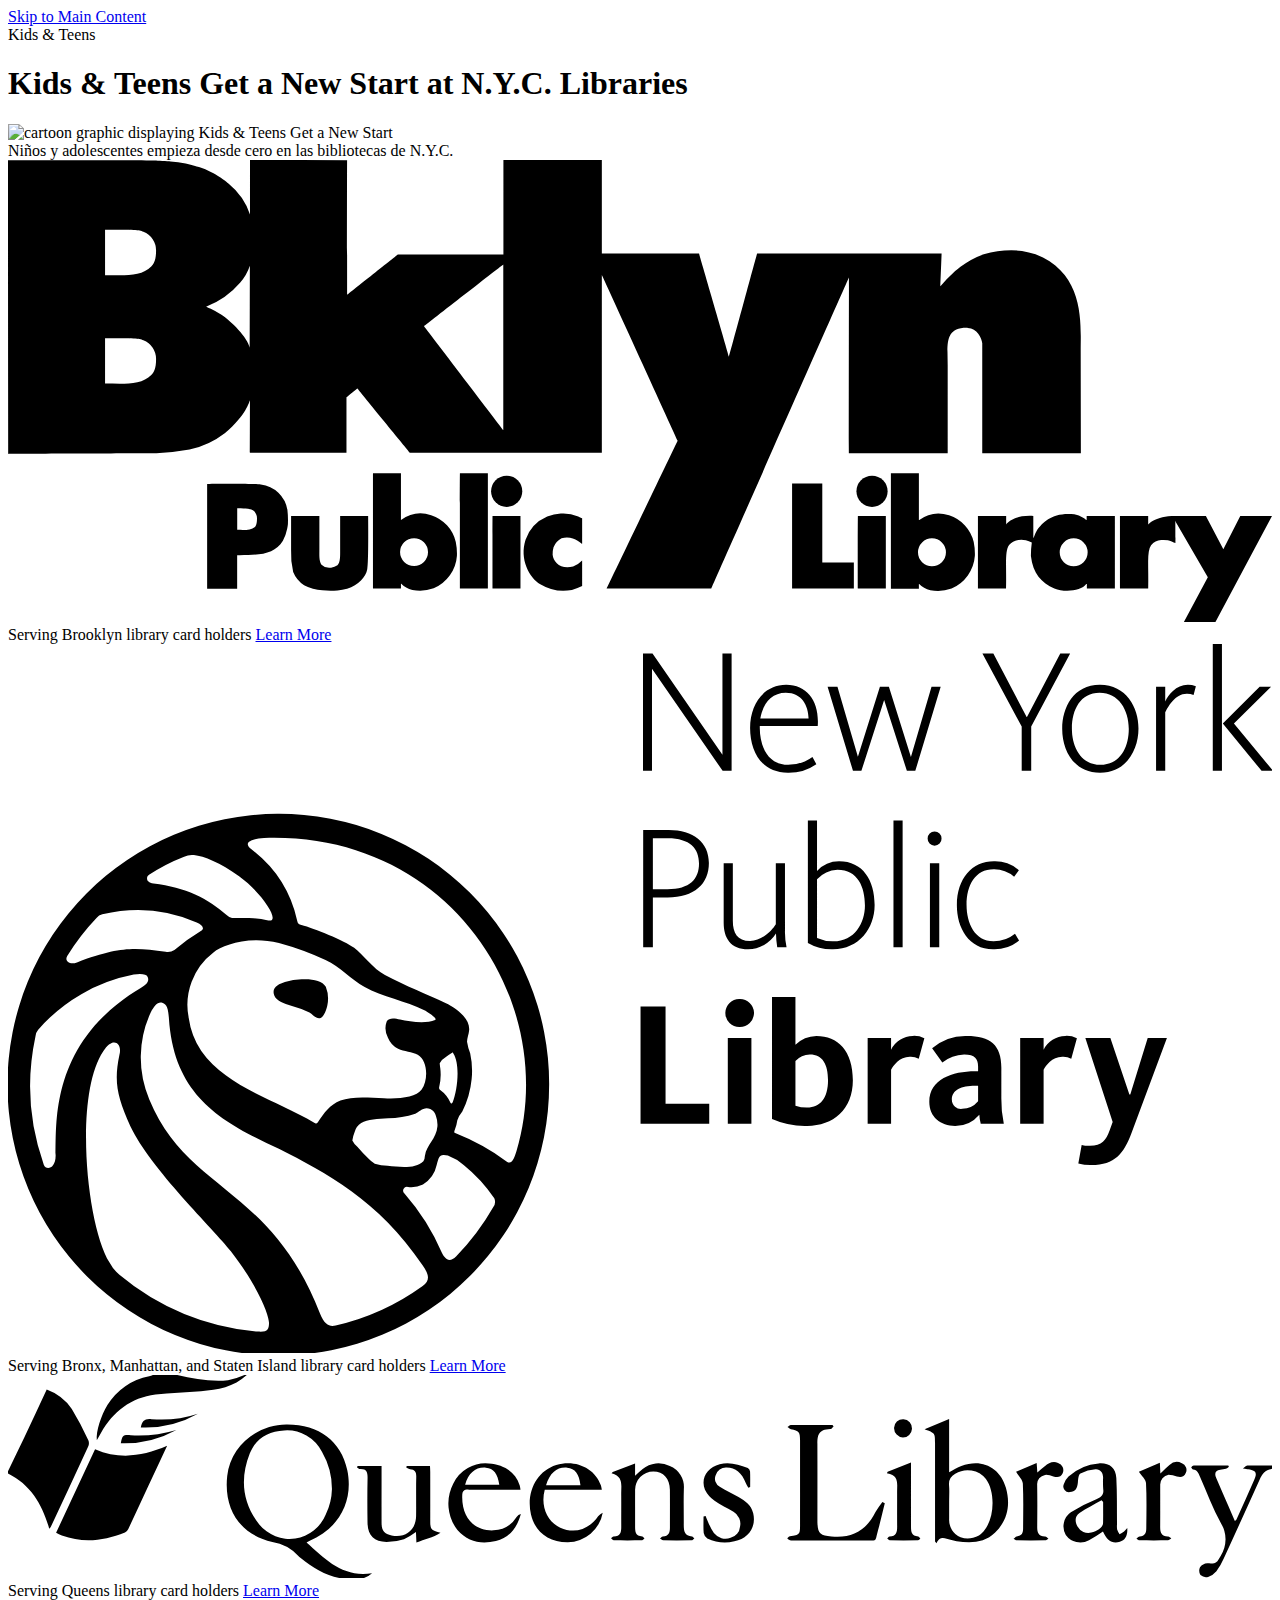
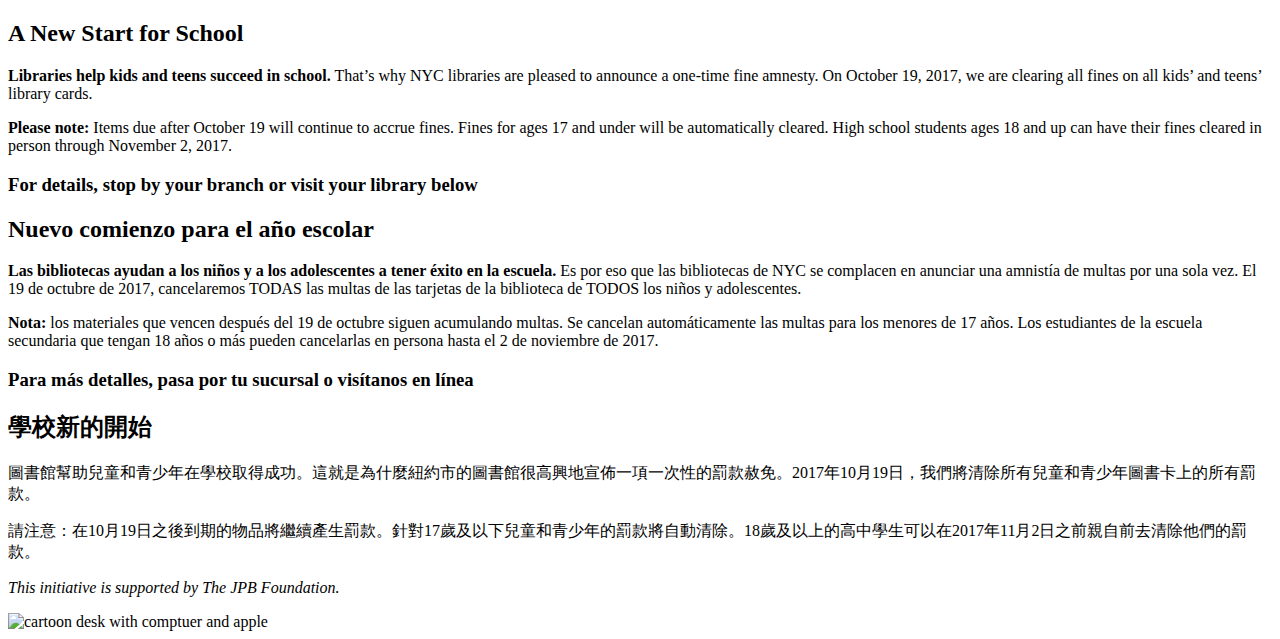
==== newstart/index.html @ 79bb61f6 "Add Chinese Subhead" ====
<!doctype html>
<html class="no-js" lang="en">

<head>
  <meta charset="utf-8">
  <meta http-equiv="x-ua-compatible" content="ie=edge">
  <title>2017 Library Fine Amnesty Program</title>
  <meta name="description" content="Microsite for the  2017 library fine amnesty program, you know, for kids!">
  <meta name="viewport" content="width=device-width, initial-scale=1">
  <link rel="manifest" href="../site.webmanifest">
  <link rel="apple-touch-icon" href="../icon.png">
  <!-- Place favicon.ico in the root directory -->

  <link rel="stylesheet" href="../css/main-styles.css">
</head>

<body>
<div id="skip" tabindex="-1">
  <a href="#mainContent">Skip to Main Content</a>
</div>
<!--[if lte IE 9]>
<p class="browserupgrade">You are using an <strong>outdated</strong> browser. Please <a href="https://browsehappy.com/">upgrade your browser</a> to improve your experience and security.</p>
<![endif]-->

<!-- Add your site or application content here -->

<header class="hero">
  <div class="full-width-wrapper">
    <div class="row">
      <div class="column-full">
        <span aria-hidden="true">Kids &amp; Teens</span>
        <h1 id="main-header" class="screenreader-only">Kids &amp; Teens Get a New Start at N.Y.C. Libraries</h1>
        <div class="header-image">
          <img src="../img/newstart-header.svg" alt="cartoon graphic displaying Kids &amp; Teens Get a New Start" aria-labelledby="main-header">
        </div>
        <span class="spanish-subhead" lang="es-419">Ni&ntilde;os y adolescentes empieza desde cero en las bibliotecas de N.Y.C.</span>
        <span class="spanish-subhead" lang="zh"兒童和青少年在紐約市圖書館有一個新的開始</span>
      </div>
    </div>
  </div>
</header>
<main>
  <div class="full-width-wrapper">
    <section class="library-logos row">
      <div class="library-logos__blocks">
        <div class="library-logos__blocks logo-block column-one-third brooklyn-logo">
          <div class="svg-container">
            <svg viewBox="0 0 327.04483 119.69125" preserveAspectRatio="xMidYMid meet" aria-labelledby="brooklyn-public-library-logo" class="svg-icon">
              <title id="brooklyn-public-library-logo">Brooklyn Public Library</title>
              <g>
                <path d="M277.59644,75.85114c0-8.96869-.04663-17.901-.04663-26.85583-.017-6.4986,1.19653-19.65149-11.6814-24.62018a21.81927,21.81927,0,0,0-3.50439-.85663,26.03143,26.03143,0,0,0-9.89594.85663,22.69394,22.69394,0,0,0-6.02319,3.27191c-.433.30927-1.28046,1.0318-1.83875,1.52777a37.47788,37.47788,0,0,0-3.353,3.46112c-.02594,0,.27045-7.03046.3042-8.4165H193.82452c-.10327.22656-6.66541,24.57306-7.2738,26.68219-.51379-2.001-7.57129-25.97217-7.74762-26.68219H153.64917V0H128.18378V24.45544c-.02649.02-27.16168,0-27.32391,0-.0473.04736-12.67511,10.11981-13.12128,10.4646,0-12.65485.00366-34.70453.00366-34.88544C79.3844.03461,70.97009,0,62.61224,0c0,4.62018.00281,9.45264.00281,14.07281a17.4946,17.4946,0,0,0-5.506-7.92957c-.2652-.21936-.9137-.769-1.42975-1.11542-3.79242-2.54517-5.283-3.0116-9.71423-4.10675A35.01671,35.01671,0,0,0,42.053.38934c-.71356-.0672-3.53076-.21863-4.04956-.23358C35.3078.09973,31.228.07788,29.28131.07788H0q0,37.9996.04706,75.9696c.71625,0,34.15833-.14117,34.76019-.14117,1.34583,0,2.30548-.06006,3.59326-.06006a54.6383,54.6383,0,0,0,8.57489-.91339,22.54169,22.54169,0,0,0,9.10577-4.21826c5.63794-4.78613,6.30719-8.2135,6.52881-8.57855,0,.55774-.01178,13.16187-.01178,13.608H87.57635V61.40594c.34473-.28387,2.78729-2.31189,2.83923-2.31189.9986,1.28735,12.89819,15.79822,13.608,16.65h49.62561V29.7486c.026,0,19.35626,42.22418,19.61987,42.87311-.63031,1.27527-18.37384,38.24762-18.37384,38.27362h27.074c.36505-.877,35.61206-80.46533,35.61206-80.51721.02594,0-.02032,18.04932-.02032,45.473h25.57416V53.07159c-.00031-5.16626-.94342-9.8111,5.23151-9.63306,2.31653.06677,3.61444,2.60858,3.71124,3.97491V75.85114ZM37.06512,55.63287c-2.63751,2.79761-7.71985,2.22418-11.9519,2.22418V46.12823c7.69293,0,8.72925.01392,9.91711.52051a5.16233,5.16233,0,0,1,3.27869,4.8808C38.309,53.882,37.78406,54.8703,37.06512,55.63287Zm0-28.06781c-2.63751,2.79761-7.71985,2.22424-11.9519,2.22424V18.06042c7.69293,0,8.72925.01392,9.91711.52057A5.16225,5.16225,0,0,1,38.309,23.46173C38.309,25.81421,37.78406,26.80255,37.06512,27.56506ZM62.5506,48.67c-.52057-2.76483-4.88757-7.07776-7.42255-8.7002a28.131,28.131,0,0,0-2.65674-1.48041c-.36969-.18365-1.21112-.52161-1.23706-.54761a21.83807,21.83807,0,0,0,8.86243-6.26654,12.43662,12.43662,0,0,0,2.48151-4.3197C62.57819,34.28577,62.57654,48.67,62.5506,48.67Zm65.59912,21.21313c-.026,0-20.48358-26.8645-20.50952-26.8645.71655-.56787,20.48352-15.9624,20.50952-15.9624Z"/>
                <g>
                  <path d="M143.024,91.46285a9.61468,9.61468,0,0,1,4.5168.77876c.23875.12058.78147.36883,1.01239.46726v6.60756c-.05192,0-2.5023-2.40658-5.328-1.41961A4.67767,4.67767,0,0,0,141.155,100.185a6.19248,6.19248,0,0,0-.23363,1.9469c.16765,1.822,2.03343,3.91759,5.29556,3.03716a6.237,6.237,0,0,0,2.33628-1.55752v6.61945a15.868,15.868,0,0,1-2.64778,1.01239,11.66444,11.66444,0,0,1-8.177-1.47964c-2.85869-1.68623-5.44682-6.50522-3.81592-11.52564a10.1947,10.1947,0,0,1,5.60707-5.99645A15.99213,15.99213,0,0,1,143.024,91.46285Z"/>
                  <path d="M73.24716,92.08586H80.5675v8.56635c0,1.54584-.10435,3.15553.54513,4.04955a2.89814,2.89814,0,0,0,2.492.77876,3.40355,3.40355,0,0,0,1.63539-.623c.762-.77714.70088-2.43992.70088-3.97167v-8.8H93.1834c0,.64626.15251,11.96261-.23363,13.784-.35747,1.99124-2.23677,4.10038-5.21769,5.06194a12.70761,12.70761,0,0,1-2.46769.44454,22.57982,22.57982,0,0,1-3.92084-.027,11.6351,11.6351,0,0,1-4.732-1.325,7.20779,7.20779,0,0,1-2.82571-3.40707,20.3692,20.3692,0,0,1-.53864-5.65358Zm12.69378,8.8v-8.8H93.1834c0,.64626.15251,11.96261-.23363,13.784"/>
                  <path d="M72.29858,90.56158a7.90864,7.90864,0,0,0-6.89526-6.60406c-2.2038-.32446-13.69373-.15088-13.87787-.15088v27.15845h7.76733V102.243c5.78308.02,9.6283-.16681,11.8371-3.738a10.61053,10.61053,0,0,0,1.08759-3.01471c.06085-.32452.19672-1.08838.20685-1.33179A23.295,23.295,0,0,0,72.29858,90.56158Zm-8.39935,4.36755c-1.085.97345-2.94006.77063-4.59253.77063V90.13239c3.06134.041,3.6272.2865,4.07538.51764a2.551,2.551,0,0,1,1.04443,2.07867C64.40741,94.02686,64.22369,94.56409,63.89923,94.92914Z"/>
                  <path d="M115.86041,98.81616a9.56369,9.56369,0,0,0-6.36792-6.9223,8.67808,8.67808,0,0,0-7.82062,1.28223V81.02747H94.42944v29.82648h7.24243v-1.246a5.684,5.684,0,0,0,2.95929,1.63544,10.30944,10.30944,0,0,0,5.49677-.42133,9.96332,9.96332,0,0,0,6.02887-8.45654A15.003,15.003,0,0,0,115.86041,98.81616Zm-10.80255,6.25153a3.61511,3.61511,0,1,1,3.61511-3.61511A3.6151,3.6151,0,0,1,105.05786,105.06769Z"/>
                  <circle cx="129.02905" cy="85.72869" r="4.03423"/>
                  <path d="M116.93191,81.05749h7.22989v29.8h-7.22989S116.90149,81.02707,116.93191,81.05749Z"/>
                  <path d="M125.36847,92.11019h7.22989v18.74728h-7.22989S125.338,92.07977,125.36847,92.11019Z"/>
                </g>
                <g>
                  <circle cx="223.56177" cy="85.72869" r="4.03423"/>
                  <path d="M219.9012,92.11019h7.22989v18.74728H219.9012S219.87078,92.07977,219.9012,92.11019Z"/>
                  <path d="M249.87195,98.87024a9.56377,9.56377,0,0,0-6.368-6.9223,8.67824,8.67824,0,0,0-7.82062,1.28223V81.08154h-7.24243V110.908h7.24243v-1.246a5.68419,5.68419,0,0,0,2.95929,1.63544,10.30938,10.30938,0,0,0,5.49677-.42133,9.96321,9.96321,0,0,0,6.02887-8.45654A15.00335,15.00335,0,0,0,249.87195,98.87024Zm-10.80261,6.25153a3.61511,3.61511,0,1,1,3.61511-3.61511A3.61509,3.61509,0,0,1,239.06934,105.12177Z"/>
                  <path d="M279.09235,92.093c0,.3374.00116.7254.00116,1.06281-.23114-.13629-.5755-.42712-.91382-.61975a6.26612,6.26612,0,0,0-2.29163-.86194c-5.62775-.58813-8.08166,2.03821-9.53168,3.93439a9.06912,9.06912,0,0,0-.97345,2.12939h-.09375V92.093c-5.36163-.32043-6.97272,2.19727-7.0246,2.19727V92.093H250.96v18.76093c.46674,0,6.6568-.00488,7.26733-.00488.15887-5.70886-.38867-9.52155.7876-11.2149a3.86629,3.86629,0,0,1,2.45728-1.31824,7.01247,7.01247,0,0,1,1.89282.06085,10.6546,10.6546,0,0,1,1.53479.56213,24.3386,24.3386,0,0,0-.23364,3.50446c.5376,4.52545,2.694,6.92523,6.07434,8.41058,2.55164,1.05981,7.01831.69019,8.24023-1.1507h.16223c0,.38928.00812,1.00385.00812,1.1507h7.24243V92.093ZM275.736,105.12177a3.61511,3.61511,0,1,1,3.61511-3.61511A3.6151,3.6151,0,0,1,275.736,105.12177Z"/>
                  <path d="M202.876,83.72771v27.12138h15.98079v-6.7195l-8.16616.027V83.72771S202.84894,83.70067,202.876,83.72771Z"/>
                  <path d="M302.05963,99.12714c-.50808-.16536-1.39024-.62378-1.9469-.73685a6.49942,6.49942,0,0,0-1.736-.06084,3.7376,3.7376,0,0,0-2.61411,1.31821c-1.17625,1.6934-.58813,5.4958-.747,11.20467h-7.30791V92.093h7.30453v2.21079c.05192,0,1.6934-2.21079,7.02465-2.21079,0,.359.03624,5.21564.03624,5.64153m-14.36541,13.11777V92.093h7.24246"/>
                  <path d="M301.24843,92.093l9.19369,15.86274-6.27334,11.73547h8.16616L327.04483,92.093h-8.20672l-4.38052,8.643-4.51572-8.643S301.26195,92.07952,301.24843,92.093Z"/>
                </g>
              </g>
            </svg>
          </div>
          <span class="clearfix">Serving Brooklyn library card holders</span>
          <a href="https://www.bklynlibrary.org">Learn More</a>
        </div>
        <div class="library-logos__blocks logo-block column-one-third nypl-logo">
          <div class="svg-container">
            <svg class="svg-icon" preserveAspectRatio="xMidYMid meet" viewBox="0 0 257 144" aria-labelledby="NYPL-Logo-Type">
              <title id="NYPL-Logo-Type">New York Public Library</title>
              <g id="logo-type">
                <g id="New-York">
                  <path d="M156.36639,26.64949h1.93408l14.21812,20.593v-20.593H174.381V50.5016h-1.82667L158.19274,29.76519V50.5016h-1.82635V26.64949Z" transform="translate(-27.25197 -24.7154)"/>
                  <path d="M178.14171,41.79879c0-4.83479,2.79354-8.77447,7.34205-8.77447,4.36937,0,6.769,3.50975,6.41048,8.38043h-11.7828v0.394c0.036,3.90364,1.68361,7.48511,5.76653,7.48511a8.46392,8.46392,0,0,0,4.942-1.6117l0.78812,1.46846a9.8233,9.8233,0,0,1-5.80219,1.755C180.577,50.89564,178.14171,46.70533,178.14171,41.79879Zm11.89053-1.934c-0.03568-2.57842-1.36073-5.22886-4.61985-5.22886-2.97264,0-4.69193,2.29208-5.19321,5.22886h9.81306Z" transform="translate(-27.25197 -24.7154)"/>
                  <path d="M193.899,33.41818h2.00542l4.155,14.21833,4.47647-14.21833h1.82667l4.47679,14.254,4.18995-14.254H216.892L211.73445,50.5016h-1.71894L205.3953,36.10434,200.77545,50.5016h-1.71894Z" transform="translate(-27.25197 -24.7154)"/>
                  <path d="M233.365,41.51212l-7.98639-14.86264h2.22057l6.76869,12.8929h0.07172l6.76869-12.8929H243.214l-7.915,14.86264V50.5016H233.365V41.51212Z" transform="translate(-27.25197 -24.7154)"/>
                  <path d="M241.60144,41.97789c0-4.29786,2.29194-8.95357,7.66422-8.95357s7.84333,4.62,7.84333,8.88188c0,4.2975-2.43536,8.98944-7.80764,8.98944C243.92939,50.89564,241.60144,46.27543,241.60144,41.97789Zm13.53778,0c0-3.83227-2.04146-7.342-5.94493-7.342-3.86813,0-5.62308,3.4382-5.62308,7.27032,0,3.868,1.89836,7.3777,5.76582,7.3777C253.24085,49.2839,255.13922,45.84571,255.13922,41.97789Z" transform="translate(-27.25197 -24.7154)"/>
                  <path d="M260.68578,33.41818h1.86268v2.97264c0.64469-1.25353,2.18453-3.3665,4.5842-3.3665a4.68342,4.68342,0,0,1,1.64757.28648l-0.46591,1.7548a3.56466,3.56466,0,0,0-1.39677-.25066c-2.36363,0-3.90381,2.79371-4.36909,3.79644V50.5016h-1.86268V33.41818Z" transform="translate(-27.25197 -24.7154)"/>
                  <path d="M272.21742,24.7154h1.86236V50.5016h-1.86236V24.7154Zm2.04111,16.18807,7.48547-7.48529h2.32795l-7.55684,7.48529,7.9507,9.59813h-2.32795Z" transform="translate(-27.25197 -24.7154)"/>
                </g>
                <g id="Public">
                  <path d="M156.40225,62.53555h5.193c5.01407,0,8.16582,2.47119,8.16582,6.733,0,4.29754-2.97264,6.98369-8.38061,6.98369h-3.00833V86.38762h-1.96991V62.53555ZM161.34481,74.569c4.54816,0,6.41052-2.07729,6.41052-5.22886,0-2.97264-1.79067-5.12148-6.33914-5.12148h-3.044V74.569h2.97264Z" transform="translate(-27.25197 -24.7154)"/>
                  <path d="M172.76837,81.37373V69.30424h1.86271V80.97966c0,2.50723.89514,4.11861,3.5096,4.11861,2.54306,0,4.65554-2.39949,5.22886-3.40219V69.30424h1.862V83.09285a14.41314,14.41314,0,0,0,.32252,3.29478h-1.898a18.73138,18.73138,0,0,1-.2508-2.79354,6.85642,6.85642,0,0,1-5.65845,3.18761C174.16549,86.7817,172.76837,84.45358,172.76837,81.37373Z" transform="translate(-27.25197 -24.7154)"/>
                  <path d="M189.88744,85.49231V60.60146h1.862V70.88029a6.07292,6.07292,0,0,1,4.47714-1.96974c4.87033,0,7.23432,3.90347,7.23432,8.88171,0,4.79913-3.22344,8.98944-8.45233,8.98944A9.6515,9.6515,0,0,1,189.88744,85.49231ZM201.49116,77.864c0-3.72489-1.43281-7.27032-5.58707-7.27032a6.12767,6.12767,0,0,0-4.15465,1.934V84.48962a7.70565,7.70565,0,0,0,3.33121.68035C199.41366,85.17,201.49116,81.40938,201.49116,77.864Z" transform="translate(-27.25197 -24.7154)"/>
                  <path d="M207.292,60.60146h1.86271V86.38762H207.292V60.60146Z" transform="translate(-27.25197 -24.7154)"/>
                  <path d="M214.23944,64.25466a1.41471,1.41471,0,1,1,2.82919,0A1.41558,1.41558,0,1,1,214.23944,64.25466Zm0.46559,5.04958h1.898V86.38762h-1.898V69.30424Z" transform="translate(-27.25197 -24.7154)"/>
                  <path d="M220.184,77.82795c0-5.40782,3.116-8.91739,7.52112-8.91739a7.42136,7.42136,0,0,1,5.08548,1.79045l-0.96686,1.36094a6.121,6.121,0,0,0-4.1543-1.54c-3.79641,0-5.5157,3.295-5.5157,7.23464,0,3.79623,1.68361,7.41339,5.48,7.41339a6.88911,6.88911,0,0,0,4.36941-1.54l0.82344,1.39677a8.00839,8.00839,0,0,1-5.30059,1.755C222.61969,86.7817,220.184,82.41229,220.184,77.82795Z" transform="translate(-27.25197 -24.7154)"/>
                </g>
                <g id="Library">
                  <path d="M155.86494,122.27422V98.42179h5.08565v19.76915h8.88188v4.08328H155.86494Z" transform="translate(-27.25197 -24.7154)"/>
                  <path d="M176.00777,102.5764A2.8586,2.8586,0,0,1,173.1065,99.711a2.82221,2.82221,0,0,1,2.90127-2.79354,2.85364,2.85364,0,0,1,2.9366,2.79354A2.88946,2.88946,0,0,1,176.00777,102.5764Zm-2.39967,19.69782V104.83195h4.799v17.44227h-4.799Z" transform="translate(-27.25197 -24.7154)"/>
                  <path d="M187.36031,96.4877v9.706a6.22015,6.22015,0,0,1,4.26168-1.791c4.36973,0,7.41374,3.008,7.41374,9.0253,0,5.94493-4.0112,9.27574-9.27578,9.27574A16.58426,16.58426,0,0,1,182.597,121.307V96.4877h4.76327Zm0,22.09713a6.72755,6.72755,0,0,0,2.39964.39457c2.65011,0,4.22563-1.96974,4.22563-5.55139,0-3.25913-1.10993-5.26455-3.68867-5.26455a4.14376,4.14376,0,0,0-2.9366,1.325v9.09632Z" transform="translate(-27.25197 -24.7154)"/>
                  <path d="M212.42937,109.02257a3.39138,3.39138,0,0,0-1.827-.39386c-2.11248,0-3.36615,1.86271-3.79605,2.65012v10.99539H202.043V104.83195h4.7633v2.36431a5.16217,5.16217,0,0,1,4.40506-2.79354,4.7777,4.7777,0,0,1,2.364.46594Z" transform="translate(-27.25197 -24.7154)"/>
                  <path d="M225.03561,122.27422a9.70593,9.70593,0,0,1-.28684-1.86271,6.43294,6.43294,0,0,1-4.90634,2.29226c-2.97264,0-5.26454-1.79028-5.26454-4.90669,0-4.54851,4.69154-6.19573,9.31143-6.19573h0.609v-1.00291c0-1.5045-.609-2.435-2.82922-2.435a7.36142,7.36142,0,0,0-4.4411,1.64721l-2.07715-2.90091a10.36488,10.36488,0,0,1,7.05553-2.50705c4.76331,0,7.01953,1.82667,7.01953,6.44656v6.26742a23.45627,23.45627,0,0,0,.50128,5.15752h-4.69158Zm-0.53728-7.73627h-0.609c-2.79318,0-4.72727.82412-4.72727,2.86523a1.86412,1.86412,0,0,0,2.11284,1.82635,4.27676,4.27676,0,0,0,3.22344-1.53951V114.538Z" transform="translate(-27.25197 -24.7154)"/>
                  <path d="M243.44337,109.02257a3.39017,3.39017,0,0,0-1.82632-.39386c-2.11315,0-3.36686,1.86271-3.79676,2.65012v10.99539H233.057V104.83195h4.76331v2.36431a5.16277,5.16277,0,0,1,4.40541-2.79354,4.77608,4.77608,0,0,1,2.36363.46594Z" transform="translate(-27.25197 -24.7154)"/>
                  <path d="M246.30792,104.83195h5.08548l3.86813,11.497h0.17907l3.54564-11.497h3.90669l-7.19863,19.30392c-1.54019,4.119-3.36686,6.51825-8.12981,6.51825a9.32322,9.32322,0,0,1-2.68612-.32217l0.68038-3.7604a5.485,5.485,0,0,0,1.68325.17879c2.43532,0,3.29481-1.1813,3.97516-3.044l0.64469-1.79031Z" transform="translate(-27.25197 -24.7154)"/>
                </g>
              </g>
              <g id="logo-lion-head" >
                <path d="M111.90871,99.19328c-3.7417-1.83124-8.60114-2.74854-12.13721-4.7124-2.7998-1.55231-4.946-4.11652-7.95886-5.498a60.02908,60.02908,0,0,0-9.468-3.45349c-6.25116-1.53778-11.50183.46472-13.323,1.90582A13.4137,13.4137,0,0,0,64.00112,100.774a15.94352,15.94352,0,0,0,2.55627,6.72852c5.27264,7.447,15.14136,9.86646,22.95953,14.56458a0.50625,0.50625,0,0,0,.73907-0.10187c1.31311-1.93127,2.3808-3.48566,4.59235-4.40546,2.24567-.93738,5.7793-0.619,8.82611-0.47076,3.14771,0.1521,6.54541-.14337,7.68689-1.77087,1.36383-1.94238,1.28436-5.85663-.7973-7.05243-1.117-.64368-2.78278-0.6731-3.9975-1.23328a4.3204,4.3204,0,0,1-2.059-2.24237,4.07459,4.07459,0,0,1-.25964-3.31146c0.489-.88025,1.7226-0.63116,2.71332-0.40076,1.9635,0.45068,5.24432.92871,7.13336,0.1001C114.65114,100.89348,112.66127,99.56114,111.90871,99.19328ZM92.18856,98.119c-0.16821.87573-.7019,2.567-1.55566,2.67712-0.86029.1098-1.48022-.81232-2.09686-1.15808a24.4124,24.4124,0,0,0-3.87262-1.41064c-1.17352-.38867-2.78247-0.87018-3.254-1.98981-0.707-1.66663.94434-2.45544,2.13348-2.82123a12.11641,12.11641,0,0,1,3.40045-.54181c2.1485-.10327,4.19965.20435,4.92053,1.55475A6.49319,6.49319,0,0,1,92.18856,98.119Z" transform="translate(-27.25197 -24.7154)" fill="transparent"/>
                <path d="M32.83333,104.45157a2.29443,2.29443,0,0,1,.54613-1.31607A34.48454,34.48454,0,0,1,52.806,91.93851c1.50521-.21582,2.58985-0.11156,2.83649.49191,0.43235,1.05764-.4436,1.66732-1.49758,2.27736C35.79955,105.672,37.1,121.9711,36.92438,128.639c0.05527,2.72734-1.91432,3.22379-2.40623,1.93891A48.03813,48.03813,0,0,1,32.83333,104.45157Z" transform="translate(-27.25197 -24.7154)" fill="transparent"/>
                <path d="M45.24681,80.43961a2.19666,2.19666,0,0,1,1.1785-.73891,30.35514,30.35514,0,0,1,19.20314,1.6337c1.14285,0.50578,1.65764,1.2227.90727,1.704a38.83021,38.83021,0,0,0-5.4445,3.92461,2.4715,2.4715,0,0,1-1.782.35665c-5.96657-.78655-9.06564-1.25111-18.03517,2.149-1.37634.57868-2.61425-.20873-1.98084-1.29042A45.71179,45.71179,0,0,1,45.24681,80.43961Z" transform="translate(-27.25197 -24.7154)" fill="transparent"/>
                <path d="M56.83993,73.40033c-1.54242-.17563-1.56427-1.30393-0.91213-1.74352a37.79982,37.79982,0,0,1,7.13141-3.67693,3.616,3.616,0,0,1,1.99226-.33359c2.016,0.20181,5.35429,1.55906,9.18483,4.292,4.59371,3.27786,8.68043,9.50494,5.94738,9.0009a25.58659,25.58659,0,0,0-3.00191-.43945c-2.07059-.18361-3.42908.02891-4.3831-0.06825a1.96274,1.96274,0,0,1-1.03614-.55044C67.88555,76.40433,63.4065,74.19781,56.83993,73.40033Z" transform="translate(-27.25197 -24.7154)" fill="transparent"/>
                <path d="M130.64639,127.82663c-0.41362,1.29077-.90482,2.91-1.9576,2.15892a47.305,47.305,0,0,0-10.51423-5.80672c-0.22586-.05055-0.20021-0.36442-0.12054-0.54143a7.76418,7.76418,0,0,0,.56119-2.05533,5.10548,5.10548,0,0,1,1.01156-1.8083,18.619,18.619,0,0,0,1.89907-6.60278,16.56311,16.56311,0,0,0-.30071-5.24067,10.43877,10.43877,0,0,1-.63877-2.31961c0.01245-.73927.36027-1.51387,0.43164-2.38651,0.20819-2.525-2.97853-4.63025-4.71776-5.44156-3.94536-1.84228-8.13861-3.48984-12.39993-5.73812-2.40556-1.26892-4.33617-4.05224-6.26607-5.546-1.94966-1.50432-8.21587-3.9897-10.72015-4.65121a1.03792,1.03792,0,0,1-.86172-0.86328,25.0259,25.0259,0,0,0-9.3712-14.55086c-1.759-1.36679.21341-2.14416,2.63539-2.26232C117.499,62.86187,139.47112,98.00018,130.64639,127.82663Z" transform="translate(-27.25197 -24.7154)" fill="transparent"/>
                <path d="M115.14271,110.93761c-0.02739-.19436-0.111-0.85254-0.11036-0.98836a2.60871,2.60871,0,0,1,1.04881-1.08393,10.66027,10.66027,0,0,1,1.47176-1.03614c0.13838-.08695.23019,0.114,0.24892,0.15381,1.40748,2.13671.87988,7.41754-.13721,9.92874-0.11795.25534-.33306,0.35473-0.42089,0.16768a6.365,6.365,0,0,0-2.17328-2.71248,0.53647,0.53647,0,0,1-.16314-0.43959A10.78454,10.78454,0,0,0,115.14271,110.93761Z" transform="translate(-27.25197 -24.7154)" fill="transparent"/>
                <path d="M97.73573,123.93565a3.07547,3.07547,0,0,1,1.33667-1.817c1.28091-.80333,3.40964-0.838,5.46408-0.97864a17.34326,17.34326,0,0,0,5.53425-.90517c0.85722-.39425,1.71461-1.517,3.03915-0.945a2.19649,2.19649,0,0,1,1.15583,1.41653,5.15178,5.15178,0,0,1,.29759,2.13323c-0.19071,2.46342-2.1913,3.66618-2.55122,5.96884a2.05507,2.05507,0,0,1-.29862,1.07563c-1.52756,1.55473-4.54834,1.22774-7.27933.95267a8.69735,8.69735,0,0,1-2.6051-.43856,5.72964,5.72964,0,0,1-1.302-1.04622,30.722,30.722,0,0,1-2.24377-2.38822,4.156,4.156,0,0,1-1.01465-1.30081A6.83012,6.83012,0,0,1,97.73573,123.93565Z" transform="translate(-27.25197 -24.7154)" fill="transparent"/>
                <path d="M49.90735,152.96743a8.06424,8.06424,0,0,1-2.0101-2.48694c-4.67633-7.4744-7.29718-33.94506-1.27119-42.92361,1.91762-3.14586,3.94919-1.69538,3.274.73615-1.15409,5.45855-.44672,8.51743,2.20759,14.44054,4.1714,8.80221,17.047,21.02289,20.4556,25.45534,5.84308,7.6015,7.7877,13.13937,7.76138,14.63142-0.03154,1.14459-.25115,1.87413-2.25675,1.70475A50.122,50.122,0,0,1,49.90735,152.96743Z" transform="translate(-27.25197 -24.7154)" fill="transparent"/>
                <path d="M55.95568,117.26983A21.79207,21.79207,0,0,1,56.26125,99.645c0.7188-1.35484,1.42117-2.24,2.33834-1.985,0.998,0.27818,1.22855,1.29978,1.36626,3.19329,1.01553,15.714,10.52044,21.00487,22.459,26.55281,9.41867,4.81489,20.135,10.31952,29.11613,23.65392,1.35938,1.92507,1.55544,3.09321.02079,4.19587A48.8677,48.8677,0,0,1,93.868,163.29216c-1.09244.25566-2.21933,0.06375-3.187-2.43259C80.59868,134.8822,63.671,136.05311,55.95568,117.26983Z" transform="translate(-27.25197 -24.7154)" fill="transparent"/>
                <path d="M118.40353,149.20773c-1.535,1.5343-2.40553.3315-2.907-.65371a45.56777,45.56777,0,0,0-7.63545-12.10255,0.78694,0.78694,0,0,1,.72767-1.34444,5.49981,5.49981,0,0,0,3.03671-.493,6.08555,6.08555,0,0,0,2.787-3.94433c0.427-1.50695.447-1.95037,1.37041-2.04423a3.03406,3.03406,0,0,1,.90418.10947,10.91687,10.91687,0,0,1,3.21234,1.91465,31.19354,31.19354,0,0,1,6.22659,6.775,1.79563,1.79563,0,0,1-.19539,1.76708A50.13544,50.13544,0,0,1,118.40353,149.20773Z" transform="translate(-27.25197 -24.7154)" fill="transparent"/>
                <path d="M82.02851,59.23935a55.06858,55.06858,0,1,0,55.25255,55.07377A54.89374,54.89374,0,0,0,82.02851,59.23935ZM49.90735,152.95427a8.06426,8.06426,0,0,1-2.0101-2.48694c-4.67633-7.4744-7.29718-33.9451-1.27119-42.92361,1.91762-3.14586,3.94919-1.69538,3.274.73615-1.15409,5.45855-.44672,8.51743,2.20759,14.44054,4.1714,8.80221,17.047,21.02289,20.4556,25.45534,5.84308,7.6015,7.7877,13.13937,7.76138,14.63142-0.03154,1.14455-.25115,1.87413-2.25675,1.70471A50.12176,50.12176,0,0,1,49.90735,152.95427Zm80.739-25.14079c-0.41362,1.29077-.90482,2.90992-1.9576,2.15892a47.30207,47.30207,0,0,0-10.51423-5.80672c-0.22586-.05059-0.20021-0.36442-0.12054-0.54143a7.76415,7.76415,0,0,0,.56119-2.05533,5.10548,5.10548,0,0,1,1.01156-1.80829,18.61918,18.61918,0,0,0,1.89907-6.60278,16.56311,16.56311,0,0,0-.30071-5.24067,10.43874,10.43874,0,0,1-.63877-2.31961c0.01245-.73927.36027-1.51387,0.43164-2.38652,0.20819-2.525-2.97853-4.63007-4.71776-5.44138-3.94536-1.84228-8.13861-3.48984-12.39993-5.73812-2.40556-1.269-4.33617-4.05224-6.26607-5.546-1.94966-1.50432-8.21587-3.98974-10.72015-4.65121a1.038,1.038,0,0,1-.86172-0.86328,25.02589,25.02589,0,0,0-9.3712-14.55086c-1.759-1.36683.21341-2.14419,2.63539-2.26232C117.499,62.84888,139.47112,97.9872,130.64639,127.81347Zm-15.50368-16.889c-0.02739-.19436-0.111-0.85253-0.11036-0.98836a2.60871,2.60871,0,0,1,1.04881-1.08393,10.66026,10.66026,0,0,1,1.47176-1.03614c0.13838-.08695.23019,0.114,0.24892,0.15381,1.40748,2.13671.87988,7.41754-.13721,9.92874-0.11795.25534-.33306,0.35473-0.42089,0.16768a6.365,6.365,0,0,0-2.17328-2.71248,0.5365,0.5365,0,0,1-.16314-0.43962A10.7843,10.7843,0,0,0,115.14271,110.92445ZM69.02163,87.42221c1.82114-1.44111,7.07185-3.44359,13.323-1.90581a60.02216,60.02216,0,0,1,9.468,3.45363c3.0128,1.3812,5.159,3.94557,7.95883,5.49789,3.5361,1.96385,8.39551,2.88116,12.13721,4.71233,0.75257,0.3679,2.74242,1.70007,2.18591,1.98449-1.889.82862-5.16983,0.3509-7.13332-.10014-0.99077-.23036-2.22436-0.47942-2.71333.40081a4.07468,4.07468,0,0,0,.25963,3.31145,4.32051,4.32051,0,0,0,2.059,2.24238c1.21472,0.56016,2.88048.5896,3.99751,1.23324,2.08165,1.19584,2.16115,5.11006.7973,7.05245-1.14147,1.62749-4.53915,1.923-7.68689,1.7709-3.04678-.14828-6.58043-0.46662-8.82612.47077-2.21156.91976-3.2792,2.47413-4.59232,4.40545a0.50625,0.50625,0,0,1-.73909.10184c-7.81818-4.69814-17.68686-7.11757-22.95953-14.56456a15.94379,15.94379,0,0,1-2.55625-6.72854A13.41361,13.41361,0,0,1,69.02163,87.42221ZM56.83993,73.38734c-1.54242-.17563-1.56427-1.30394-0.91213-1.74356a37.7999,37.7999,0,0,1,7.13141-3.6769,3.616,3.616,0,0,1,1.99226-.33359c2.016,0.20177,5.35429,1.55906,9.18483,4.292,4.59371,3.27782,8.68043,9.5049,5.94738,9.00086a25.59524,25.59524,0,0,0-3.00191-.43941c-2.07059-.18361-3.42908.02891-4.3831-0.06825a1.96255,1.96255,0,0,1-1.03614-.55048C67.88555,76.39134,63.4065,74.18479,56.83993,73.38734Zm40.8958,50.53515a3.07547,3.07547,0,0,1,1.33667-1.817c1.28091-.80333,3.40964-0.838,5.46408-0.97864a17.3433,17.3433,0,0,0,5.53425-.90518c0.85722-.39425,1.71461-1.517,3.03915-0.945a2.1965,2.1965,0,0,1,1.15583,1.41653,5.15179,5.15179,0,0,1,.29759,2.13323c-0.19071,2.46342-2.1913,3.66618-2.55122,5.96884a2.05507,2.05507,0,0,1-.29862,1.07563c-1.52756,1.55473-4.54834,1.22774-7.27933.95268a8.69731,8.69731,0,0,1-2.6051-.43859,5.72851,5.72851,0,0,1-1.302-1.04618,30.72225,30.72225,0,0,1-2.24377-2.38822,4.156,4.156,0,0,1-1.01465-1.30081A6.83011,6.83011,0,0,1,97.73573,123.92249ZM45.24681,80.42659a2.19709,2.19709,0,0,1,1.1785-.73891,30.35515,30.35515,0,0,1,19.20314,1.63373c1.14285,0.50578,1.65764,1.2227.90727,1.704a38.83021,38.83021,0,0,0-5.4445,3.92461,2.4715,2.4715,0,0,1-1.782.35665c-5.96657-.78655-9.06564-1.25111-18.03517,2.149-1.37634.57868-2.61425-.20873-1.98084-1.29042A45.71349,45.71349,0,0,1,45.24681,80.42659Zm-12.404,24.0215a2.29577,2.29577,0,0,1,.54631-1.316A34.484,34.484,0,0,1,52.81575,91.93521c1.505-.21547,2.58967-0.11153,2.83632.49191,0.43232,1.058-.4436,1.66768-1.49741,2.2774-18.34557,10.964-17.04493,27.26345-17.22056,33.931,0.05523,2.72738-1.91434,3.22379-2.40625,1.93926A48.03957,48.03957,0,0,1,32.84285,104.44809Zm23.11943,12.81412a21.79159,21.79159,0,0,1,.30553-17.62467c0.71883-1.35484,1.42121-2.24,2.33834-1.985,0.998,0.27818,1.22859,1.29978,1.3663,3.19314,1.01553,15.714,10.52044,21.00487,22.459,26.55278,9.41867,4.81489,20.135,10.31952,29.11613,23.654,1.35934,1.925,1.55544,3.09318.02079,4.19584a48.8677,48.8677,0,0,1-17.69378,8.03627c-1.09244.25566-2.21936,0.06375-3.18708-2.43256C80.60524,134.87457,63.67758,136.04548,55.96228,117.26221Zm62.44125,31.94758c-1.535,1.5343-2.40553.33154-2.907-.65367a45.56724,45.56724,0,0,0-7.63545-12.10256,0.787,0.787,0,0,1,.72767-1.34448,5.49979,5.49979,0,0,0,3.03671-.49294,6.08554,6.08554,0,0,0,2.787-3.94437c0.427-1.50691.447-1.95033,1.37041-2.04423a3.03522,3.03522,0,0,1,.90418.10947,10.91777,10.91777,0,0,1,3.21234,1.91468,31.19269,31.19269,0,0,1,6.22659,6.77494,1.7957,1.7957,0,0,1-.19539,1.76711A50.13426,50.13426,0,0,1,118.40353,149.20979Z" transform="translate(-27.25197 -24.7154)"/>
                <path d="M84.67135,98.22743a24.39354,24.39354,0,0,1,3.87228,1.41064c0.61681,0.34572,1.23657,1.26789,2.09726,1.15807,0.85356-.11015,1.38723-1.80138,1.55541-2.67715a6.49165,6.49165,0,0,0-.32458-3.6897c-0.72075-1.35037-2.77207-1.658-4.92038-1.55473a12.1195,12.1195,0,0,0-3.40063.54179c-1.18893.36584-2.84033,1.15463-2.13345,2.82124C81.88892,97.35723,83.49753,97.83874,84.67135,98.22743Z" transform="translate(-27.25197 -24.7154)"/>
              </g>
            </svg>
          </div>
          <span class="clearfix">Serving Bronx, Manhattan, and Staten Island library card holders</span>
          <a href="https://www.nypl.org/newstart">Learn More</a>

        </div>
        <div class="library-logos__blocks logo-block column-one-third queens-logo">
          <div class="svg-container">
            <svg xmlns="http://www.w3.org/2000/svg" viewBox="0 0 348 56" preserveAspectRatio="xMidYMid meet" aria-labelledby="queens-public-library-logo" class="svg-icon queens-icon">
              <title id="queens-public-library-logo">Queens Public Library</title>
              <g>
                <path d="M0,26.49057c1.49666-3.08238,3.01816-6.153,4.484-9.25,2.06025-4.35277,4.0792-8.7251,6.17606-13.21816A14.41515,14.41515,0,0,1,17.56649,9.353a82.50994,82.50994,0,0,1,4.58209,8.66152,2.17665,2.17665,0,0,1-.07171,1.64623q-5.11515,11.12359-10.3165,22.20751c-.06017.12894-.202.21979-.4099.43753C9.4837,35.73977,6.29994,30.25064,0,27.1289Z"/>
                <path d="M65.74768,0c-3.55548,3.32517-8.00921,4.1021-12.61508,4.44287-4.17338.30878-8.37026.43045-12.51559.95818-6.80394.86619-11.66163,4.70487-15.02845,10.56372-.36307.6318-.7152,1.2699-1.13137,2.00993-.27153-2.287,1.14891-6.85226,2.95926-9.74995a17.08409,17.08409,0,0,1,11.4473-7.886A9.6356,9.6356,0,0,0,39.89544,0h6.70243C51.20656,1.00286,55.83973,1.96445,60.58,1.45885A22.64953,22.64953,0,0,0,65.10936,0Z"/>
                <path d="M43.81555,19.51076c-3.68157,7.89546-7.1713,15.39451-10.68864,22.8806a2.04684,2.04684,0,0,1-.92534.99258c-5.68737,2.30062-11.46781,3.01-17.37468.84063a17.57242,17.57242,0,0,1-1.58386-.78342L23.96991,20.42367C30.65945,23.33193,37.10937,22.42024,43.81555,19.51076Z"/>
                <path d="M82.20131,46.12961c5.22194,4.68527,10.03655,9.73353,18.033,8.43809a6.05438,6.05438,0,0,1-4.25663,1.609c-6.02975.45964-10.90318-2.1459-15.38079-5.80024a5.68647,5.68647,0,0,1-.71688-.63185,12.34735,12.34735,0,0,0-7.09828-3.7766C64.0003,44.00487,59.3409,37.01122,60.358,27.82271c.881-7.95866,7.91789-14.08833,16.27082-14.17311C85.53953,13.55916,91.7,18.16,93.4067,26.18c1.81405,8.52435-2.32007,16.22568-10.458,19.49174A6.8037,6.8037,0,0,0,82.20131,46.12961Zm6.992-14.72709a20.35034,20.35034,0,0,0-2.72053-10.19425,10.76611,10.76611,0,0,0-10.44706-5.9561c-4.44313.18346-7.83555,2.28057-9.46349,6.38134C63.82243,28.535,64.514,35.26987,69.18713,41.1398a10.7438,10.7438,0,0,0,18.30012-2.7101A16.93759,16.93759,0,0,0,89.1933,31.40252Z"/>
                <path d="M255.24606,45.82116l0-1.84891q0-12.67391-.00031-25.34783c-.00027-2.65421-.002-2.65421-2.88118-3.70931l6.75976-2.81095V26.774c1.219-.62278,2.24813-1.25856,3.35566-1.69582,5.50592-2.17374,10.65773.28025,12.2778,5.97467,1.311,4.60807.50623,8.889-2.96356,12.34371-2.97106,2.95811-6.77453,2.91163-10.60473,2.40331a14.7435,14.7435,0,0,1-1.69791-.4087c-1.36133-.34943-2.80152-1.3489-3.83875.89938Zm3.88464-10.994v4.62579c0,.05317-.00051.10635.00031.15951a5.21377,5.21377,0,0,0,3.14642,5.08031A5.838,5.838,0,0,0,268.64888,43.01c2.96713-3.406,3.27854-10.753.60971-14.38425a6.465,6.465,0,0,0-8.45614-1.43163,3.276,3.276,0,0,0-1.7021,3.1696C259.239,31.83944,259.1305,33.33839,259.1307,34.82715Z"/>
                <path d="M241.41,35.339c-.60985,2.44955-1.16153,4.91543-1.84349,7.34473-.96924,3.45271-.02992,2.83233-3.69033,2.8547-6.48659.03964-12.97362.01123-19.46044.01081a4.13828,4.13828,0,0,1-1.10994-.02945,2.79631,2.79631,0,0,1-.77212-.5593c.25357-.18766.48745-.5.76382-.54366,2.73553-.43247,2.78091-.46588,2.78142-3.17184q.00219-11.6444-.00136-23.28879c-.00144-2.32247-.281-2.62267-2.52446-3.04381-.33909-.06365-.6296-.3861-.94257-.58884.31055-.18935.61949-.54037.93187-.54346,3.82359-.0378,7.64769-.02459,11.47167-.02459l.29974.38987c-.30251.258-.595.72683-.909.7417-3.40512.1613-3.56,1.76834-3.55171,4.26589.02267,6.859.00781,13.718.00789,20.57707,0,.319-.00859.6384.00306.957.112,3.05924.7982,3.44623,3.83781,3.76055,5.70257.58969,9.625-1.65606,12.15017-6.69457A25.09379,25.09379,0,0,1,240.74736,34.95Z"/>
                <path d="M166.4984,26.69292l6.15672-2.35543v3.4074c.84864-.74657,1.44711-1.31959,2.093-1.83293a6.63346,6.63346,0,0,1,7.47032-.83361,6.204,6.204,0,0,1,3.87183,6.20143c-.10362,3.34731-.01745,6.70031-.02649,10.0508-.00434,1.609.19036,3.0338,2.287,3.119.217.00882.42034.35636.63.54673-.26374.1827-.52509.52-.79162.52413q-3.908.06073-7.81717.00433c-.28842-.004-.57264-.30843-.8588-.47353.25032-.20941.49858-.59653.75131-.5995,1.69807-.02,1.98813-1.09828,1.98554-2.46132-.00655-3.45688.022-6.914-.00931-10.3706-.02823-3.11585-1.78174-5.02736-4.546-5.04114a5.03522,5.03522,0,0,0-5.03255,5.20582q-.0038,4.946.00064,9.892c.00152,1.39339.0442,2.74871,1.99339,2.779.20254.00315.39938.3715.59888.57039-.22.17119-.438.48825-.66032.49131-2.6054.03592-5.21171.041-7.81693.0001-.25392-.004-.5022-.36784-.7531-.56465.22745-.17105.45716-.49291.682-.48957,2.00876.02988,2.14956-1.30039,2.14144-2.802-.01642-3.03134.01693-6.063-.01221-9.09419-.02082-2.16808.64842-4.63825-2.65447-5.51092Z"/>
                <path d="M96.237,25.02159h6.6184c0,1.69023,0,3.37044,0,5.05064.00011,3.55987-.01382,7.11982.00568,10.67959.01172,2.13973.73006,2.99926,2.76532,3.42752,3.78767.797,6.6845-1.46636,6.73744-5.33959.04936-3.61234-.046-7.22727.042-10.83814.03237-1.32682-.35328-1.9942-1.7095-2.079a3.35728,3.35728,0,0,1-1.045-.46254l.1228-.40965h6.41086c.02277.48428.07091,1.04114.07169,1.59806q.00939,6.69467.00482,13.38937c.0024,2.46867.18112,2.70194,2.8215,3.38829-2.10754,1.47538-4.40008,1.70569-6.63094,2.72516l-.12788-2.919a16.755,16.755,0,0,1-3.29847,1.95783,15.0534,15.0534,0,0,1-4.8.7858c-3.55514-.07732-5.19553-1.8504-5.24181-5.42015-.05233-4.03739-.06847-8.07713.01527-12.11345.03232-1.55721-.19426-2.62048-2.06447-2.54072-.26931.01148-.55171-.28329-.828-.43633Z"/>
                <path d="M147.7882,31.57949c-1.21037,4.464.6098,8.76367,4.26942,10.45559,3.85112,1.78045,7.895.55479,10.42644-3.12533A6.39091,6.39091,0,0,1,163.747,37.94a9.85267,9.85267,0,0,1-9.59,8.1037c-5.2424.05977-9.05985-2.797-10.163-7.60526-1.40616-6.12941,1.565-11.96436,6.94706-13.64294,5.23008-1.63119,10.66575.83693,12.29717,5.59236a11.532,11.532,0,0,1,.2639,1.19166Zm.35557-1.22863h9.46777c-.32652-3.14851-1.49615-4.64518-3.64817-4.83657C151.22341,25.27061,149.23833,26.86622,148.14377,30.35086Z"/>
                <path d="M141.1004,31.59136c-4.8329,0-9.56125.04842-14.28748-.03079-1.34176-.02249-1.71311.42047-1.748,1.70962-.15965,5.89716,3.22072,9.70591,8.6122,9.50959a7.74743,7.74743,0,0,0,6.35475-3.69112,1.98108,1.98108,0,0,1,1.17143-.78314c-1.0269,3.6717-3.05015,6.48809-6.86384,7.38924-4.01762.94934-7.763.28189-10.5924-3.01087a11.88843,11.88843,0,0,1-1.16436-12.7577,9.84629,9.84629,0,0,1,9.78308-5.563c4.26489.23353,7.35718,2.486,8.52905,6.04917A8.75828,8.75828,0,0,1,141.1004,31.59136Zm-15.24021-1.359h9.41106c-.42695-3.12332-1.56368-4.54087-3.70682-4.72081C128.8324,25.28221,126.77791,26.96819,125.86019,30.2324Z"/>
                <path d="M301.47714,43.10215a40.51219,40.51219,0,0,1-3.84305,2.40726,4.90945,4.90945,0,0,1-6.38947-1.45381,4.72078,4.72078,0,0,1,1.40039-6.2488,38.68021,38.68021,0,0,1,7.01488-3.61806c1.35-.57333,2.10784-1.153,1.89172-2.72669a24.70142,24.70142,0,0,1-.03236-3.18357c-.00849-1.39018-.75768-2.39-2.07828-2.31706a10.568,10.568,0,0,0-4.16313,1.12652c-.51258.26466-.63241,1.54392-.69252,2.37873-.13116,1.82134-.7609,2.71364-2.18161,2.76035a1.57722,1.57722,0,0,1-1.71722-2.15544,5.15819,5.15819,0,0,1,1.31363-2.11509,13.70171,13.70171,0,0,1,8.3075-3.61175c2.8429-.22861,4.70244,1.17781,4.85226,4.00573.22443,4.2366.14141,8.48949.18849,12.73546a6.17717,6.17717,0,0,0,.03364,1.42791,6.67809,6.67809,0,0,0,.66085,1.32461,14.30109,14.30109,0,0,0,1.24026-.7647,8.38073,8.38073,0,0,0,.88477-.948c.17382,2.11305-.59658,3.40784-2.01959,3.79138C304.009,46.49372,302.60549,45.65894,301.47714,43.10215Zm.045-8.145-.42738-.44618c-2.03321,1.15778-4.14293,2.20276-6.07318,3.51227-1.326.89961-1.29608,2.32348-.54878,3.695a3.401,3.401,0,0,0,3.78958,1.67216c1.63548-.30878,3.226-1.51341,3.248-2.55951C301.5514,38.87372,301.52214,36.91512,301.52214,34.95714Z"/>
                <path d="M336.15173,25.27575a3.1349,3.1349,0,0,1-.80348.56654,10.94844,10.94844,0,0,1-1.56632.27237c-1.36046.20652-1.65114.98656-1.14493,2.16634q1.66287,3.87532,3.34568,7.742c.58873,1.36121,1.17734,2.72244,1.811,4.18769.18662-.16919.37624-.264.44391-.41379,1.63665-3.62285,3.30337-7.23307,4.8695-10.88638.89469-2.08708.52725-2.63105-1.67986-2.96846-.30623-.04682-.61179-.09806-1.42092-.22819.65442-.42509.94911-.7805,1.25055-.78632,2.38566-.04611,4.77261-.02564,7.65544-.02564-.535.53793-.74481.94281-.99579.9702-1.79039.19534-2.61358,1.39537-3.28132,2.87764Q339.73571,39.626,334.7698,50.47229a17.98538,17.98538,0,0,1-2.05029,3.57553,4.78947,4.78947,0,0,1-2.30077,1.546,2.39413,2.39413,0,0,1-2.09428-.495,2.27231,2.27231,0,0,1-.12666-2.13795,2.70324,2.70324,0,0,1,2.02949-1.10176c2.42076.10485,2.50718-.02248,3.66072-2.04417a8.452,8.452,0,0,0,.07827-9.00321c-2.22838-4.14162-3.91092-8.578-5.80447-12.89791-.39019-.89014-.68364-1.79219-1.87536-1.90511-.19209-.0182-.34823-.41593-.521-.63821.23033-.15545.45942-.44409.6912-.44625,3.17839-.02982,6.35717-.02011,9.53583-.02011Z"/>
                <path d="M192.07385,38.83c.20413.49679.38323,1.00575.6175,1.48791a18.37264,18.37264,0,0,0,1.66289,3.21874,4.06161,4.06161,0,0,0,4.60149,1.3062,3.46,3.46,0,0,0,2.59359-3.08579,3.74555,3.74555,0,0,0-1.80139-4.09468c-1.70627-1.06662-3.5797-1.88585-5.20258-3.05875A7.66018,7.66018,0,0,1,191.8989,31.586c-1.25848-3.11217.60632-6.09207,4.047-6.98532,2.72736-.70807,5.25.10986,7.75257,1.01249a1.254,1.254,0,0,1,.617.93865c.06789,1.42224.02893,2.84958.02893,4.27506l-.50647.20275a11.0303,11.0303,0,0,1-.70544-1.324c-1.05914-2.82878-2.8909-4.29868-5.31172-4.26577a2.93521,2.93521,0,0,0-2.9747,2.17529,2.48807,2.48807,0,0,0,1.13194,3.16676c1.66435,1.02461,3.45647,1.83909,5.15473,2.81194,1.82163,1.04352,3.52858,2.2621,4.0475,4.467.87745,3.7284-1.19028,6.89456-5.17957,7.74617a11.25512,11.25512,0,0,1-7.46082-.79325,2.13165,2.13165,0,0,1-.98885-1.48113c-.13307-1.50636-.04666-3.03212-.04666-4.55025Z"/>
                <path d="M311.36747,26.65178l5.77785-2.48591.138,2.97265c.92178-.87531,1.6655-1.67658,2.5073-2.3564a3.00026,3.00026,0,0,1,3.41739-.48645,1.95823,1.95823,0,0,1,1.09514,2.64017c-.44027,1.21942-1.39829,1.29451-2.481,1.02669a7.87414,7.87414,0,0,0-2.2772-.50333,2.70746,2.70746,0,0,0-2.29878,2.77409c-.00968,3.8779.01418,7.756-.01208,11.6337-.0104,1.535.37718,2.61871,2.2044,2.578.2832-.0063.57393.32547.86118.50091-.305.20056-.60706.56965-.91557.57515-2.60218.04639-5.20573.04128-7.80825.00566-.29709-.00406-.59033-.29092-.88536-.44667.29283-.22355.58308-.63479.87893-.63886,1.4472-.0199,1.82594-.95834,1.83611-2.10626.03713-4.19631.13891-8.39946-.07436-12.58523C313.27952,28.73558,312.115,27.7781,311.36747,26.65178Z"/>
                <path d="M277.56709,26.60843l5.65841-2.41289.18831,2.65739c.69478-.596,1.35169-1.19476,2.04573-1.74684,1.07455-.85473,2.21272-1.49305,3.65852-.89859a2.10742,2.10742,0,0,1,1.26956,2.84695c-.52651,1.16484-1.49359,1.16291-2.56677.8679a4.94,4.94,0,0,0-2.27661-.42023,2.58242,2.58242,0,0,0-2.17886,2.71682c.06686,3.88161.04527,7.76535.01044,11.6478-.01387,1.54645.36282,2.61656,2.196,2.58582.29394-.00493.59481.40293.89249.62-.29325.15821-.58466.44968-.88006.45378q-3.90859.0542-7.81814.00166c-.30389-.004-.60426-.2784-.90626-.42744.28624-.22979.566-.64751.85984-.65759,1.4539-.04987,1.76847-.98215,1.77315-2.149.01656-4.14863.12463-8.303-.07434-12.4421C279.36883,28.81814,278.29843,27.8335,277.56709,26.60843Z"/>
                <path d="M242.19666,26.66367l6.42587-2.60056c0,2.00091,0,3.73488,0,5.46885.00014,4.09455-.01025,8.18916.00649,12.28364.00547,1.34019.13749,2.61943,1.97484,2.64812.20663.00323.4077.36206.61135.556-.21718.1732-.43234.49406-.65187.49707q-3.90757.05353-7.816.00247c-.22842-.003-.45272-.31863-.679-.48906.20483-.19616.41072-.56323.61433-.562,2.00235.01221,2.13984-1.30638,2.12868-2.8144-.02359-3.19039.00366-6.38112-.011-9.57162-.00972-2.1148.58384-4.53939-2.81208-5.02354Z"/>
                <path d="M46.37264,15.12826a29.69948,29.69948,0,0,1-15.31716,3.65947c.43314-2.19144.66937-2.34242,2.72338-2.21167A36.28141,36.28141,0,0,0,46.37264,15.12826Z"/>
                <path d="M36.56624,14.42692c.32372-1.756,1.094-2.48307,2.9349-2.26912a31.53313,31.53313,0,0,0,12.7981-1.50445A29.44644,29.44644,0,0,1,36.56624,14.42692Z"/>
                <path d="M248.89972,14.80369a2.52314,2.52314,0,0,1-2.48752,2.39652,2.68436,2.68436,0,0,1-2.46387-2.62976,2.47893,2.47893,0,1,1,4.9514.23324Z"/>
              </g>
            </svg>
          </div>
          <span class="clearfix">Serving Queens library card holders</span>
          <a href="http://www.queenslibrary.org">Learn More</a>
        </div>
      </div>

    </section>

  </div>
  <div class="full-width-wrapper">
    <div class="row">
      <div class="column-full">
        <section class="program-details">
          <h2 id="mainContent">A New Start for School</h2>
          <p><strong>Libraries help kids and teens succeed in school.</strong> That’s why NYC libraries are pleased to announce a one-time fine amnesty. On October 19, 2017, we are clearing all fines on all kids’ and teens’ library cards.
          </p>
          <p><strong>Please note:</strong> Items due after October 19 will continue to accrue fines. Fines for ages 17 and under will be automatically cleared. High school students ages 18 and up can have their fines cleared in person through November
            2, 2017.</p>
          <h3>For details, stop by your branch or visit your library below</h3>
        </section>
        <section class="program-details">
          <h2 lang="es-419">Nuevo comienzo para el a&ntilde;o escolar</h2>
          <p lang="es-419"><strong>Las bibliotecas ayudan a los ni&ntilde;os y a los adolescentes a tener &eacute;xito en la escuela.</strong> Es por eso que las bibliotecas de NYC se complacen en anunciar una amnist&iacute;a de multas por una sola vez. El 19 de octubre
            de 2017, cancelaremos TODAS las multas de las tarjetas de la biblioteca de TODOS los ni&ntilde;os y adolescentes.</p>
          <p lang="es-419"><strong>Nota:</strong> los materiales que vencen despu&eacute;s del 19 de octubre siguen acumulando multas. Se cancelan autom&aacute;ticamente las multas para los menores de 17 a&ntilde;os. Los estudiantes de la escuela secundaria que tengan
            18 a&ntilde;os o m&aacute;s pueden cancelarlas en persona hasta el 2 de noviembre de 2017.
          </p>
          <h3 lang="es-419">Para m&aacute;s detalles, pasa por tu sucursal o vis&iacute;tanos en l&iacute;nea</h3>
        </section>
        <section class="program-details">
          <h2 class="chinese-text" lang="zh">學校新的開始</h2>
          <p class="chinese-text" lang="zh">圖書館幫助兒童和青少年在學校取得成功。這就是為什麼紐約市的圖書館很高興地宣佈一項一次性的罰款赦免。2017年10月19日，我們將清除所有兒童和青少年圖書卡上的所有罰款。</p>
          <p class="chinese-text" lang="zh">請注意：在10月19日之後到期的物品將繼續產生罰款。針對17歲及以下兒童和青少年的罰款將自動清除。18歲及以上的高中學生可以在2017年11月2日之前親自前去清除他們的罰款。</p>
        </section>
        <p><em>This initiative is supported by The JPB Foundation.</em></p>
      </div>
    </div>
  </div>

</main>
<footer>
  <div class="full-width-wrapper">
    <div class="row">
      <div class="graphic-container">
        <div class="column-full">
          <img src="../img/footer-artwork.svg" alt="cartoon desk with comptuer and apple" />
        </div>
      </div>
    </div>
  </div>
</footer>
<script src="../js/vendor/modernizr-3.5.0.min.js"></script>
</body>

</html>
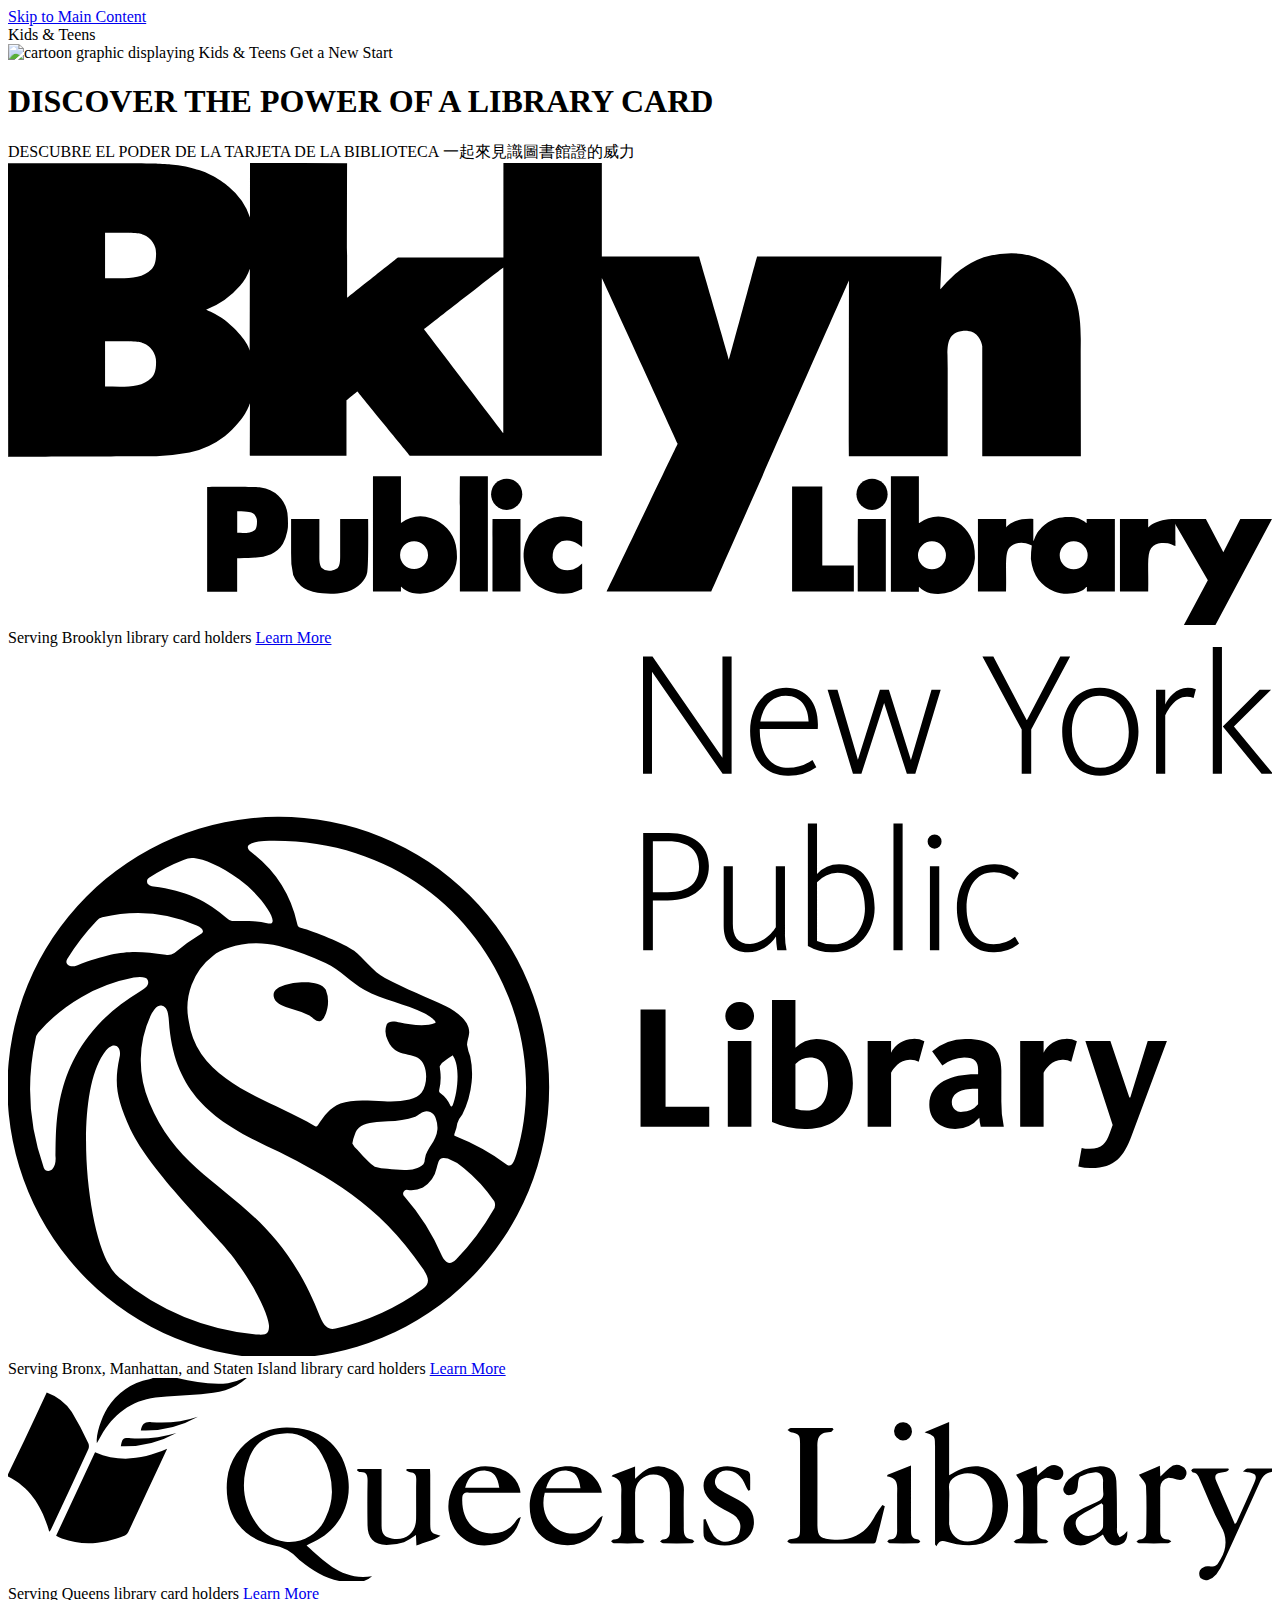
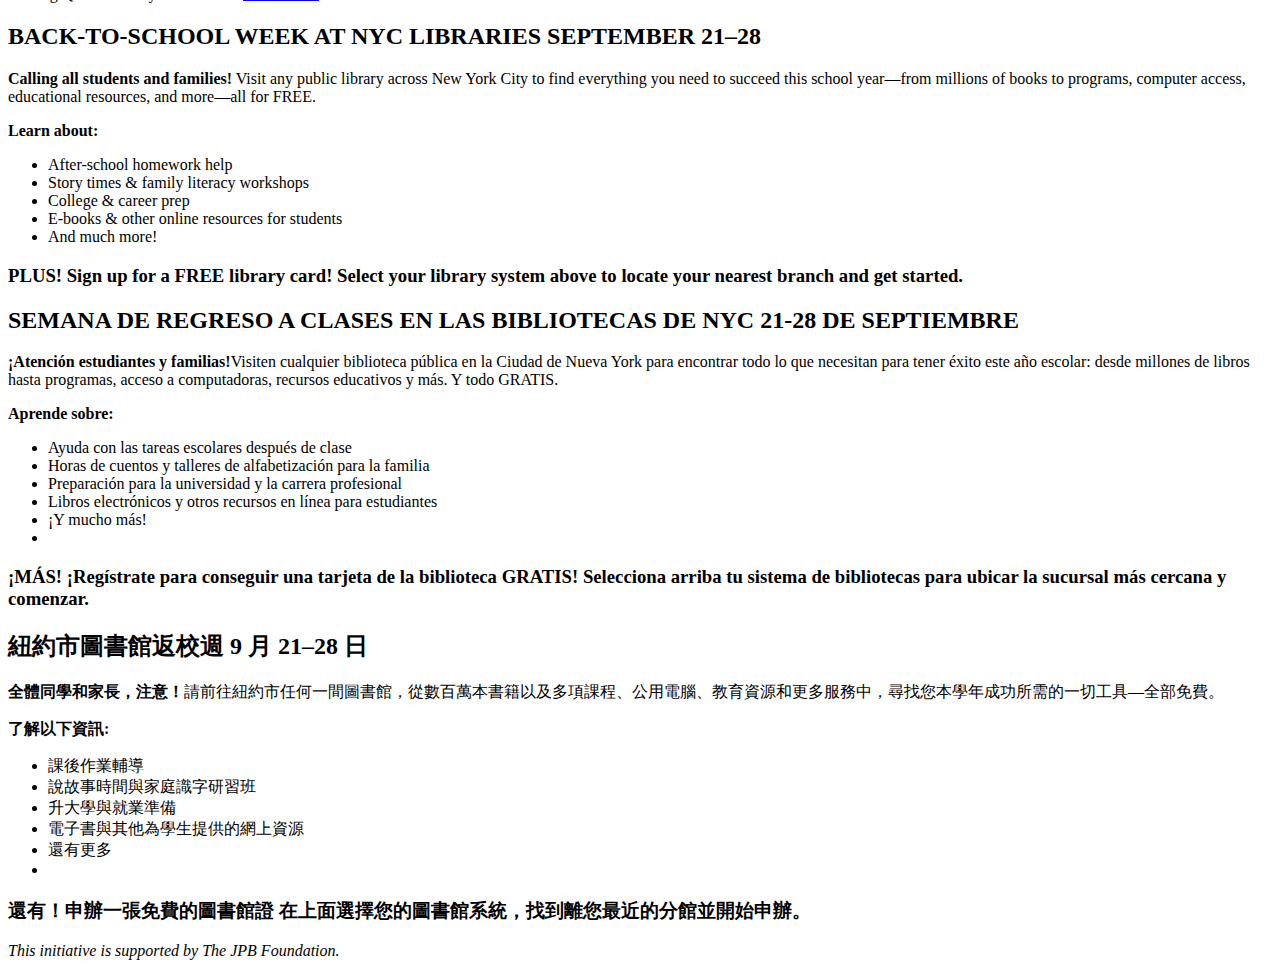
==== commit d83f1df0: "Partial Update to index.html" ====
--- a/newstart/index.html
+++ b/newstart/index.html
@@ -11,7 +11,7 @@
   <link rel="apple-touch-icon" href="../icon.png">
   <!-- Place favicon.ico in the root directory -->
 
-  <link rel="stylesheet" href="../css/main-styles.css">
+  <link rel="stylesheet" href="css/main-styles.css">
 </head>
 
 <body>
@@ -29,12 +29,13 @@
     <div class="row">
       <div class="column-full">
         <span aria-hidden="true">Kids &amp; Teens</span>
-        <h1 id="main-header" class="screenreader-only">Kids &amp; Teens Get a New Start at N.Y.C. Libraries</h1>
+       
         <div class="header-image">
-          <img src="../img/newstart-header.svg" alt="cartoon graphic displaying Kids &amp; Teens Get a New Start" aria-labelledby="main-header">
-        </div>
-        <span class="spanish-subhead" lang="es-419">Ni&ntilde;os y adolescentes empieza desde cero en las bibliotecas de N.Y.C.</span>
-        <span class="spanish-subhead" lang="zh"兒童和青少年在紐約市圖書館有一個新的開始</span>
+          <img src="img/newstart-header.svg" alt="cartoon graphic displaying Kids &amp; Teens Get a New Start" aria-labelledby="main-header">
+        </div>
+         <h1 id="main-header">DISCOVER THE POWER OF A LIBRARY CARD</h1>
+        <span class="spanish-subhead" lang="es-419">DESCUBRE EL PODER DE LA TARJETA DE LA BIBLIOTECA</span>
+        <span class="chinese-subhead" lang="zh">一起來見識圖書館證的威力</span>
       </div>
     </div>
   </div>
@@ -71,7 +72,7 @@
             </svg>
           </div>
           <span class="clearfix">Serving Brooklyn library card holders</span>
-          <a href="https://www.bklynlibrary.org">Learn More</a>
+          <a href="https://www.bklynlibrary.org/event-series/open-house?utm_source=nyclibraries&utm_medium=website&utm_campaign=back_to_school&utm_term=openhouse2019">Learn More</a>
         </div>
         <div class="library-logos__blocks logo-block column-one-third nypl-logo">
           <div class="svg-container">
@@ -122,7 +123,7 @@
             </svg>
           </div>
           <span class="clearfix">Serving Bronx, Manhattan, and Staten Island library card holders</span>
-          <a href="https://www.nypl.org/newstart">Learn More</a>
+          <a href="https://www.nypl.org/backtoschool?utm_source=nyclibraries.org&utm_medium=referral&utm_campaign=BacktoSchoolWeek2019&utm_content=doe">Learn More</a>
 
         </div>
         <div class="library-logos__blocks logo-block column-one-third queens-logo">
@@ -153,7 +154,7 @@
             </svg>
           </div>
           <span class="clearfix">Serving Queens library card holders</span>
-          <a href="http://www.queenslibrary.org">Learn More</a>
+          <a href="http://connect.queenslibrary.org/2944?utm_source=website&utm_medium=TriLiDOE&utm_campaign=backtoschoolpromo2019">Learn More</a>
         </div>
       </div>
 
@@ -164,28 +165,58 @@
     <div class="row">
       <div class="column-full">
         <section class="program-details">
-          <h2 id="mainContent">A New Start for School</h2>
-          <p><strong>Libraries help kids and teens succeed in school.</strong> That’s why NYC libraries are pleased to announce a one-time fine amnesty. On October 19, 2017, we are clearing all fines on all kids’ and teens’ library cards.
-          </p>
-          <p><strong>Please note:</strong> Items due after October 19 will continue to accrue fines. Fines for ages 17 and under will be automatically cleared. High school students ages 18 and up can have their fines cleared in person through November
-            2, 2017.</p>
-          <h3>For details, stop by your branch or visit your library below</h3>
+          <h2 id="mainContent">BACK-TO-SCHOOL WEEK AT NYC LIBRARIES
+SEPTEMBER 21–28</h2>
+          <p><strong>Calling all students and families!</strong> Visit any public library across New York City to find everything you need to succeed this school year—from millions of books to programs, computer access, educational resources, and more—all for FREE.
+          </p>
+          <p><strong>Learn about:</strong><br/>
+          <ul>
+  			<li>After-school homework help</li>
+ 			<li>Story times & family literacy workshops</li>
+  			<li>College & career prep</li>
+  			<li>E-books & other online resources for students</li>
+  			<li>And much more!</li>
+		</ul>
+          </p>
+          <h3><strong>PLUS! Sign up for a FREE library card!</strong> Select your library system above to locate your nearest branch and get started.</h3>
         </section>
         <section class="program-details">
-          <h2 lang="es-419">Nuevo comienzo para el a&ntilde;o escolar</h2>
-          <p lang="es-419"><strong>Las bibliotecas ayudan a los ni&ntilde;os y a los adolescentes a tener &eacute;xito en la escuela.</strong> Es por eso que las bibliotecas de NYC se complacen en anunciar una amnist&iacute;a de multas por una sola vez. El 19 de octubre
-            de 2017, cancelaremos TODAS las multas de las tarjetas de la biblioteca de TODOS los ni&ntilde;os y adolescentes.</p>
-          <p lang="es-419"><strong>Nota:</strong> los materiales que vencen despu&eacute;s del 19 de octubre siguen acumulando multas. Se cancelan autom&aacute;ticamente las multas para los menores de 17 a&ntilde;os. Los estudiantes de la escuela secundaria que tengan
-            18 a&ntilde;os o m&aacute;s pueden cancelarlas en persona hasta el 2 de noviembre de 2017.
-          </p>
-          <h3 lang="es-419">Para m&aacute;s detalles, pasa por tu sucursal o vis&iacute;tanos en l&iacute;nea</h3>
+          <h2 lang="es-419">SEMANA DE REGRESO A CLASES EN LAS BIBLIOTECAS DE NYC
+21-28 DE SEPTIEMBRE</h2>
+          <p lang="es-419"><strong>¡Atención estudiantes y familias!</strong>Visiten cualquier biblioteca pública en la Ciudad de Nueva York para encontrar todo lo que necesitan para tener éxito este año escolar: desde millones de libros hasta programas, acceso a computadoras, recursos educativos y más. Y todo GRATIS.
+</p>
+         <p lang="es-419"><strong>Aprende sobre:</strong><br/>
+          <ul>
+  			<li>Ayuda con las tareas escolares después de clase</li>
+ 			<li>Horas de cuentos y talleres de alfabetización para la familia</li>
+  			<li>Preparación para la universidad y la carrera profesional</li>
+  			<li>Libros electrónicos y otros recursos en línea para estudiantes</li>
+  			<li>¡Y mucho más!</li>
+  			<li></li>
+		</ul>
+          </p>
+          <h3 lang="es-419"><strong>¡MÁS! ¡Regístrate para conseguir una tarjeta de la biblioteca GRATIS!</strong> Selecciona arriba tu sistema de bibliotecas para ubicar la sucursal más cercana y comenzar.</h3>
         </section>
         <section class="program-details">
-          <h2 class="chinese-text" lang="zh">學校新的開始</h2>
-          <p class="chinese-text" lang="zh">圖書館幫助兒童和青少年在學校取得成功。這就是為什麼紐約市的圖書館很高興地宣佈一項一次性的罰款赦免。2017年10月19日，我們將清除所有兒童和青少年圖書卡上的所有罰款。</p>
-          <p class="chinese-text" lang="zh">請注意：在10月19日之後到期的物品將繼續產生罰款。針對17歲及以下兒童和青少年的罰款將自動清除。18歲及以上的高中學生可以在2017年11月2日之前親自前去清除他們的罰款。</p>
+          <h2 class="chinese-text" lang="zh">紐約市圖書館返校週
+9 月 21–28 日</h2>
+          <p class="chinese-text" lang="zh"><strong>全體同學和家長，注意！</strong>請前往紐約市任何一間圖書館，從數百萬本書籍以及多項課程、公用電腦、教育資源和更多服務中，尋找您本學年成功所需的一切工具—全部免費。</p>
+           <p class="chinese-text" lang="zh"><strong>了解以下資訊:</strong><br/>
+          <ul>
+  			<li>課後作業輔導</li>
+ 			<li>說故事時間與家庭識字研習班</li>
+  			<li>升大學與就業準備</li>
+  			<li>電子書與其他為學生提供的網上資源</li>
+  			<li>還有更多</li>
+  			<li></li>
+		</ul>
+          </p>
+          
+          
+          <h3 class="chinese-text" lang="zh"><strong>還有！申辦一張免費的圖書館證</strong> 在上面選擇您的圖書館系統，找到離您最近的分館並開始申辦。</h3>
         </section>
         <p><em>This initiative is supported by The JPB Foundation.</em></p>
+       
       </div>
     </div>
   </div>
@@ -196,13 +227,12 @@
     <div class="row">
       <div class="graphic-container">
         <div class="column-full">
-          <img src="../img/footer-artwork.svg" alt="cartoon desk with comptuer and apple" />
         </div>
       </div>
     </div>
   </div>
 </footer>
-<script src="../js/vendor/modernizr-3.5.0.min.js"></script>
+<script src="js/vendor/modernizr-3.5.0.min.js"></script>
 </body>
 
 </html>
